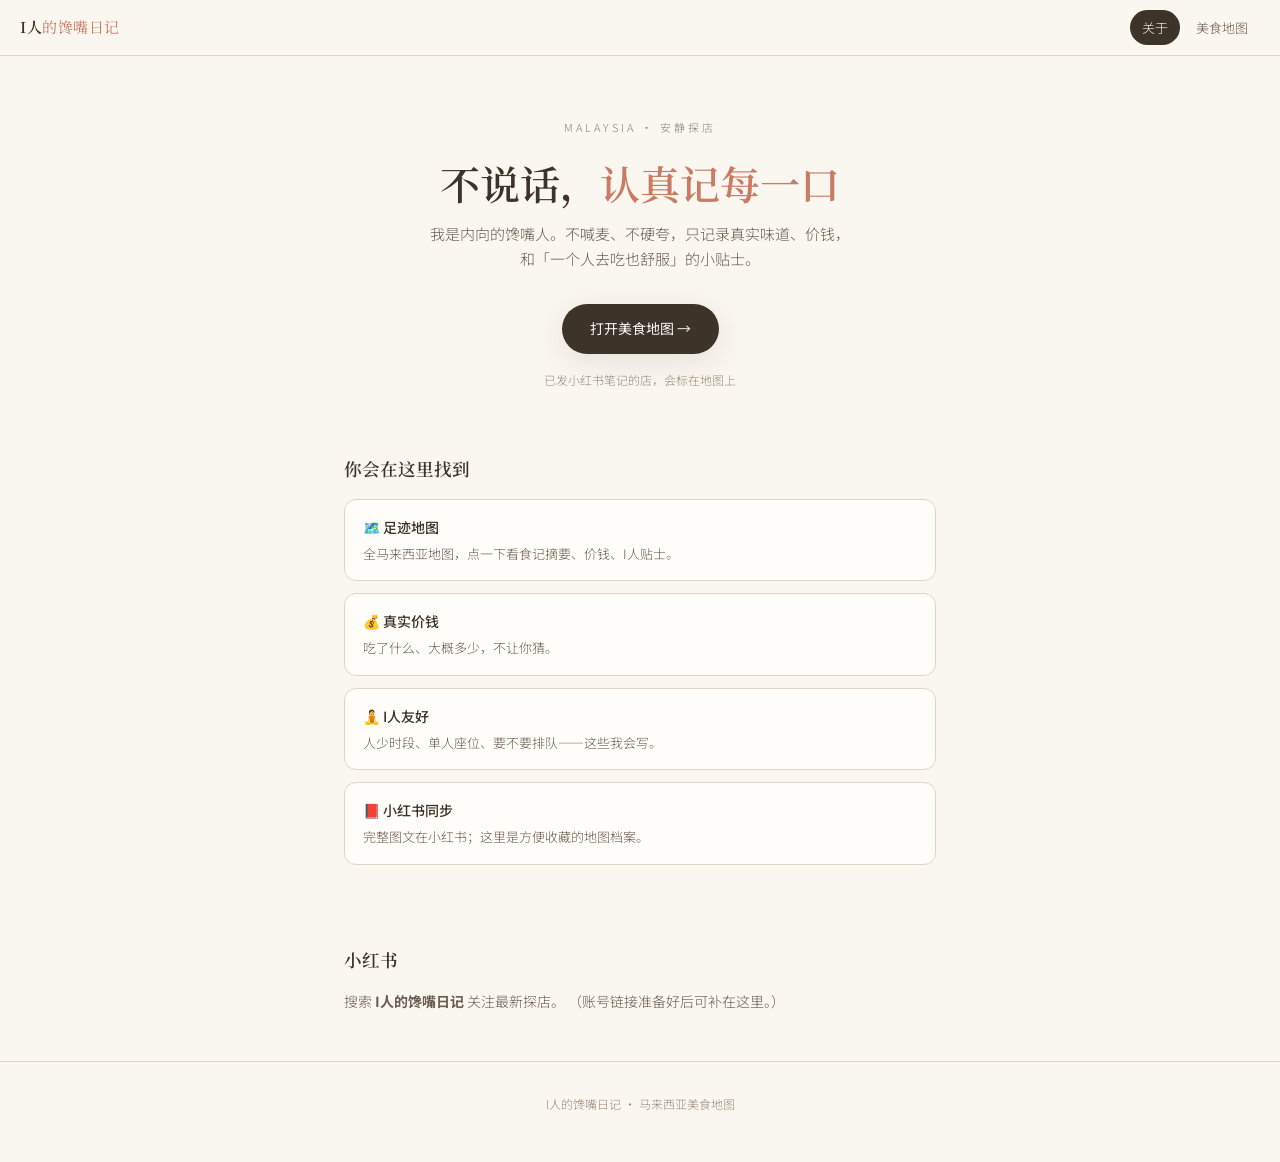
==== index.html @ a7e69107 "Initial publish: I人的馋嘴日记 map site with test XHS post Co-authored-by: Cursor <cursoragent@cursor.com>" ====
<!DOCTYPE html>
<html lang="zh-CN">
<head>
  <meta charset="UTF-8">
  <meta name="viewport" content="width=device-width, initial-scale=1.0">
  <title>I人的馋嘴日记 · 马来西亚安静探店</title>
  <meta name="description" content="内向馋嘴人的马来西亚美食地图。真实价钱、I人友好贴士，跟着地图吃。">
  <link rel="preconnect" href="https://fonts.googleapis.com">
  <link href="https://fonts.googleapis.com/css2?family=Noto+Sans+SC:wght@300;400;500&family=Noto+Serif+SC:wght@400;600;700&display=swap" rel="stylesheet">
  <link rel="stylesheet" href="css/main.css">
</head>
<body class="page-home">

<header class="site-bar">
  <div class="site-logo">I人<span>的馋嘴日记</span></div>
  <nav class="site-nav">
    <a href="index.html" class="active">关于</a>
    <a href="map.html">美食地图</a>
  </nav>
</header>

<main>
  <section class="hero">
    <p class="hero-badge">MALAYSIA · 安静探店</p>
    <h1 class="serif">不说话，<em>认真记每一口</em></h1>
    <p class="hero-lead">
      我是内向的馋嘴人。不喊麦、不硬夸，只记录真实味道、价钱，
      和「一个人去吃也舒服」的小贴士。
    </p>
    <a class="hero-cta" href="map.html">打开美食地图 →</a>
    <p class="hero-note">已发小红书笔记的店，会标在地图上</p>
  </section>

  <section class="section">
    <h2 class="serif">你会在这里找到</h2>
    <div class="pillar-grid">
      <article class="pillar">
        <strong>🗺️ 足迹地图</strong>
        <p>全马来西亚地图，点一下看食记摘要、价钱、I人贴士。</p>
      </article>
      <article class="pillar">
        <strong>💰 真实价钱</strong>
        <p>吃了什么、大概多少，不让你猜。</p>
      </article>
      <article class="pillar">
        <strong>🧘 I人友好</strong>
        <p>人少时段、单人座位、要不要排队——这些我会写。</p>
      </article>
      <article class="pillar">
        <strong>📕 小红书同步</strong>
        <p>完整图文在小红书；这里是方便收藏的地图档案。</p>
      </article>
    </div>
  </section>

  <section class="section">
    <h2 class="serif">小红书</h2>
    <p style="font-size:14px;color:var(--ink-muted)">
      搜索 <strong>I人的馋嘴日记</strong> 关注最新探店。
      （账号链接准备好后可补在这里。）
    </p>
  </section>
</main>

<footer class="site-footer">
  <p>I人的馋嘴日记 · 马来西亚美食地图</p>
</footer>

</body>
</html>
---- css/main.css ----
:root {
  --cream: #FAF6F0;
  --paper: #F3EDE3;
  --ink: #3D3429;
  --ink-muted: #6B5E4F;
  --ink-faint: #9A8B78;
  --coral: #C97B63;
  --coral-soft: #E8B4A4;
  --sage: #7D8B75;
  --border: #E0D5C4;
  --card: #FFFDF9;
  --shadow: 0 8px 32px rgba(61, 52, 41, 0.1);
  --header-h: 56px;
}

* { margin: 0; padding: 0; box-sizing: border-box; }

html { scroll-behavior: smooth; }

body {
  background: var(--cream);
  color: var(--ink);
  font-family: "Noto Sans SC", "PingFang SC", "Microsoft YaHei", sans-serif;
  font-weight: 300;
  line-height: 1.65;
  min-height: 100vh;
}

h1, h2, h3, .serif {
  font-family: "Noto Serif SC", "Songti SC", serif;
  font-weight: 600;
}

a { color: var(--coral); text-decoration: none; }
a:hover { text-decoration: underline; }

/* ── Top bar ── */
.site-bar {
  position: fixed;
  top: 0;
  left: 0;
  right: 0;
  height: var(--header-h);
  z-index: 1000;
  display: flex;
  align-items: center;
  justify-content: space-between;
  padding: 0 1.25rem;
  background: rgba(250, 246, 240, 0.92);
  backdrop-filter: blur(12px);
  border-bottom: 1px solid var(--border);
}

.site-logo {
  font-family: "Noto Serif SC", serif;
  font-size: 15px;
  font-weight: 600;
  color: var(--ink);
  letter-spacing: 0.5px;
}

.site-logo span {
  color: var(--coral);
  font-weight: 400;
}

.site-nav {
  display: flex;
  gap: 0.25rem;
  align-items: center;
}

.site-nav a {
  font-size: 13px;
  color: var(--ink-muted);
  padding: 0.45rem 0.75rem;
  border-radius: 999px;
  text-decoration: none;
  transition: background 0.15s, color 0.15s;
}

.site-nav a:hover { background: var(--paper); color: var(--ink); text-decoration: none; }
.site-nav a.active { background: var(--ink); color: var(--cream); }

/* ── Home ── */
.page-home { padding-top: var(--header-h); }

.hero {
  max-width: 720px;
  margin: 0 auto;
  padding: 3.5rem 1.5rem 2rem;
  text-align: center;
}

.hero-badge {
  display: inline-block;
  font-size: 11px;
  letter-spacing: 3px;
  color: var(--sage);
  margin-bottom: 1.25rem;
}

.hero h1 {
  font-size: clamp(1.75rem, 5vw, 2.5rem);
  line-height: 1.35;
  margin-bottom: 0.75rem;
}

.hero h1 em {
  font-style: normal;
  color: var(--coral);
}

.hero-lead {
  font-size: 15px;
  color: var(--ink-muted);
  max-width: 28em;
  margin: 0 auto 2rem;
}

.hero-cta {
  display: inline-flex;
  align-items: center;
  gap: 0.5rem;
  background: var(--ink);
  color: var(--cream) !important;
  padding: 0.85rem 1.75rem;
  border-radius: 999px;
  font-size: 14px;
  font-weight: 400;
  text-decoration: none !important;
  transition: transform 0.15s, box-shadow 0.15s;
  box-shadow: var(--shadow);
}

.hero-cta:hover {
  transform: translateY(-1px);
  box-shadow: 0 12px 40px rgba(61, 52, 41, 0.18);
}

.hero-note {
  margin-top: 1rem;
  font-size: 12px;
  color: var(--ink-faint);
}

.section {
  max-width: 640px;
  margin: 0 auto;
  padding: 2rem 1.5rem 3rem;
}

.section h2 {
  font-size: 1.1rem;
  margin-bottom: 1rem;
  color: var(--ink);
}

.pillar-grid {
  display: grid;
  gap: 0.75rem;
}

.pillar {
  background: var(--card);
  border: 1px solid var(--border);
  border-radius: 12px;
  padding: 1rem 1.15rem;
}

.pillar strong {
  display: block;
  font-size: 14px;
  margin-bottom: 0.25rem;
  font-weight: 500;
}

.pillar p {
  font-size: 13px;
  color: var(--ink-muted);
}

.site-footer {
  text-align: center;
  padding: 2rem 1rem 3rem;
  font-size: 12px;
  color: var(--ink-faint);
  border-top: 1px solid var(--border);
}

/* ── Full map page ── */
.page-map {
  height: 100vh;
  overflow: hidden;
  padding-top: var(--header-h);
}

#map {
  width: 100%;
  height: calc(100vh - var(--header-h));
  z-index: 1;
}

.leaflet-container {
  background: #E8E0D0 !important;
  font-family: inherit !important;
}

/* Map controls overlay */
.map-toolbar {
  position: fixed;
  top: calc(var(--header-h) + 12px);
  left: 12px;
  right: 12px;
  z-index: 800;
  display: flex;
  gap: 8px;
  flex-wrap: wrap;
  pointer-events: none;
}

.map-toolbar > * { pointer-events: auto; }

.map-stat {
  background: var(--card);
  border: 1px solid var(--border);
  border-radius: 999px;
  padding: 0.4rem 0.9rem;
  font-size: 12px;
  color: var(--ink-muted);
  box-shadow: var(--shadow);
}

.filter-pills {
  display: flex;
  gap: 6px;
  flex-wrap: wrap;
}

.filter-pill {
  background: var(--card);
  border: 1px solid var(--border);
  border-radius: 999px;
  padding: 0.35rem 0.75rem;
  font-size: 11px;
  color: var(--ink-muted);
  cursor: pointer;
  box-shadow: var(--shadow);
  font-family: inherit;
  transition: all 0.15s;
}

.filter-pill:hover { border-color: var(--coral-soft); color: var(--ink); }
.filter-pill.active {
  background: var(--ink);
  color: var(--cream);
  border-color: var(--ink);
}

.btn-list-toggle {
  margin-left: auto;
  background: var(--card);
  border: 1px solid var(--border);
  border-radius: 999px;
  padding: 0.4rem 0.9rem;
  font-size: 12px;
  cursor: pointer;
  box-shadow: var(--shadow);
  color: var(--ink);
  font-family: inherit;
}

/* Side panel */
.post-panel {
  position: fixed;
  top: var(--header-h);
  left: 0;
  bottom: 0;
  width: min(360px, 92vw);
  background: var(--card);
  border-right: 1px solid var(--border);
  z-index: 900;
  transform: translateX(-100%);
  transition: transform 0.28s ease;
  display: flex;
  flex-direction: column;
  box-shadow: 4px 0 24px rgba(61, 52, 41, 0.08);
}

.post-panel.open { transform: translateX(0); }

.panel-head {
  padding: 1rem 1.15rem;
  border-bottom: 1px solid var(--border);
  background: var(--paper);
}

.panel-head h2 {
  font-size: 14px;
  letter-spacing: 1px;
}

.panel-list {
  flex: 1;
  overflow-y: auto;
}

.post-item {
  padding: 1rem 1.15rem;
  border-bottom: 1px solid var(--border);
  cursor: pointer;
  transition: background 0.12s;
}

.post-item:hover { background: var(--cream); }
.post-item.active {
  background: #FFF8F4;
  border-left: 3px solid var(--coral);
}

.post-item.demo { opacity: 0.75; }

.post-tag {
  font-size: 10px;
  letter-spacing: 1px;
  padding: 2px 7px;
  border-radius: 4px;
  display: inline-block;
  margin-bottom: 0.35rem;
}

.tag-hawker { background: #FEF3C7; color: #92400E; }
.tag-kopitiam { background: #ECFDF5; color: #065F46; }
.tag-cafe { background: #E0F2FE; color: #075985; }
.tag-restaurant { background: #FCE7F3; color: #9D174D; }

.post-item h3 {
  font-size: 14px;
  line-height: 1.4;
  margin-bottom: 0.25rem;
}

.post-meta {
  font-size: 11px;
  color: var(--ink-faint);
}

.post-price {
  font-size: 12px;
  color: var(--coral);
  margin-top: 0.2rem;
}

.panel-empty {
  padding: 2.5rem 1.5rem;
  text-align: center;
  color: var(--ink-faint);
  font-size: 13px;
}

.panel-empty .emoji { font-size: 2.5rem; margin-bottom: 0.75rem; opacity: 0.5; }

/* Detail sheet (mobile-friendly) */
.detail-sheet {
  position: fixed;
  left: 0;
  right: 0;
  bottom: 0;
  z-index: 950;
  background: var(--card);
  border-radius: 16px 16px 0 0;
  box-shadow: 0 -8px 40px rgba(61, 52, 41, 0.15);
  max-height: 55vh;
  overflow-y: auto;
  transform: translateY(110%);
  transition: transform 0.3s ease;
  padding: 1.25rem 1.25rem 2rem;
}

.detail-sheet.open { transform: translateY(0); }

.sheet-handle {
  width: 36px;
  height: 4px;
  background: var(--border);
  border-radius: 2px;
  margin: 0 auto 1rem;
}

.detail-sheet h2 {
  font-size: 1.15rem;
  margin-bottom: 0.35rem;
}

.detail-loc {
  font-size: 12px;
  color: var(--ink-faint);
  margin-bottom: 0.5rem;
}

.detail-price {
  color: var(--coral);
  font-size: 14px;
  font-weight: 500;
  margin-bottom: 0.75rem;
}

.detail-body {
  font-size: 14px;
  color: var(--ink-muted);
  margin-bottom: 0.75rem;
}

.detail-tip {
  background: var(--paper);
  border-left: 3px solid var(--sage);
  padding: 0.65rem 0.85rem;
  font-size: 13px;
  color: var(--ink-muted);
  border-radius: 0 8px 8px 0;
  margin-bottom: 0.75rem;
}

.detail-tip strong {
  display: block;
  font-size: 11px;
  letter-spacing: 1px;
  color: var(--sage);
  margin-bottom: 0.25rem;
  font-weight: 500;
}

.detail-link {
  display: inline-block;
  margin-top: 0.5rem;
  font-size: 13px;
  font-weight: 400;
}

.sheet-close {
  position: absolute;
  top: 1rem;
  right: 1rem;
  background: var(--paper);
  border: none;
  width: 32px;
  height: 32px;
  border-radius: 50%;
  cursor: pointer;
  font-size: 18px;
  color: var(--ink-muted);
  line-height: 1;
}

/* Leaflet popup */
.leaflet-popup-content-wrapper {
  background: var(--card) !important;
  border-radius: 12px !important;
  border: 1px solid var(--border) !important;
  box-shadow: var(--shadow) !important;
  padding: 0 !important;
}

.leaflet-popup-content { margin: 0 !important; min-width: 200px; }
.leaflet-popup-tip { background: var(--card) !important; }

.popup-box { padding: 0.9rem 1rem; }
.popup-box h3 { font-size: 14px; margin-bottom: 0.25rem; }
.popup-box p { font-size: 12px; color: var(--ink-muted); }
.popup-box .price { color: var(--coral); font-size: 13px; margin: 0.35rem 0; }
.popup-box button {
  margin-top: 0.5rem;
  background: none;
  border: none;
  color: var(--coral);
  font-size: 12px;
  cursor: pointer;
  padding: 0;
  font-family: inherit;
}

/* Custom pin */
.pin-wrap {
  background: var(--coral);
  width: 30px;
  height: 30px;
  border-radius: 50% 50% 50% 4px;
  transform: rotate(-45deg);
  border: 2.5px solid #fff;
  box-shadow: 0 3px 10px rgba(61, 52, 41, 0.25);
  display: flex;
  align-items: center;
  justify-content: center;
}

.pin-wrap.active {
  background: var(--ink);
  width: 36px;
  height: 36px;
}

.pin-wrap.demo-pin { background: var(--ink-faint); }

.pin-num {
  transform: rotate(45deg);
  color: #fff;
  font-size: 11px;
  font-weight: 600;
  font-family: "Noto Serif SC", serif;
}

@media (min-width: 900px) {
  .post-panel { transform: translateX(0); width: 340px; }
  .post-panel.collapsed { transform: translateX(-100%); }
  .btn-list-toggle { display: none; }
  .detail-sheet {
    left: auto;
    right: 16px;
    bottom: 16px;
    max-width: 380px;
    border-radius: 16px;
    max-height: calc(100vh - var(--header-h) - 32px);
  }
}

@media (max-width: 899px) {
  .post-panel.open ~ .map-toolbar .btn-list-toggle { display: none; }
}
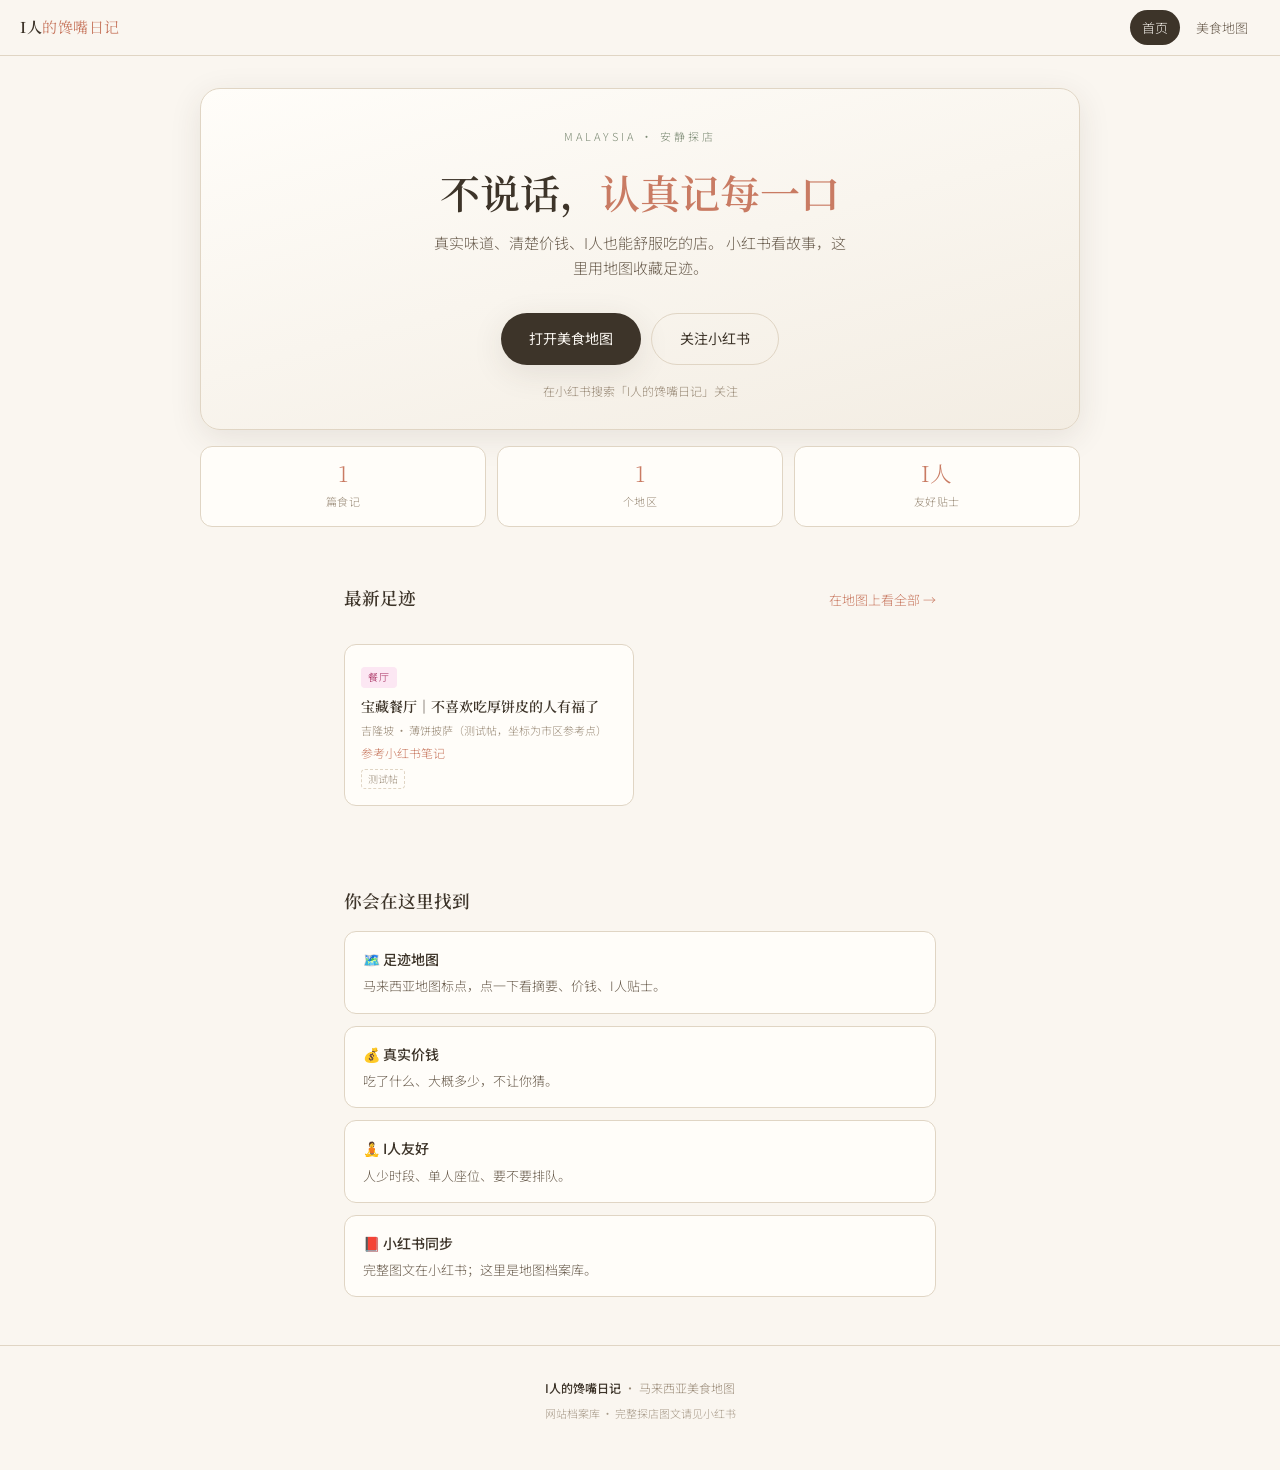
==== commit 7c500b49: "Improve homepage content, clickable logo, clearer XHS links Co-authored-by: Cursor <cursoragent@curs" ====
--- a/index.html
+++ b/index.html
@@ -12,23 +12,51 @@
 <body class="page-home">
 
 <header class="site-bar">
-  <div class="site-logo">I人<span>的馋嘴日记</span></div>
+  <a href="index.html" class="site-logo site-logo-link" data-site-name>I人<span>的馋嘴日记</span></a>
   <nav class="site-nav">
-    <a href="index.html" class="active">关于</a>
+    <a href="index.html" class="active">首页</a>
     <a href="map.html">美食地图</a>
   </nav>
 </header>
 
 <main>
-  <section class="hero">
-    <p class="hero-badge">MALAYSIA · 安静探店</p>
-    <h1 class="serif">不说话，<em>认真记每一口</em></h1>
-    <p class="hero-lead">
-      我是内向的馋嘴人。不喊麦、不硬夸，只记录真实味道、价钱，
-      和「一个人去吃也舒服」的小贴士。
-    </p>
-    <a class="hero-cta" href="map.html">打开美食地图 →</a>
-    <p class="hero-note">已发小红书笔记的店，会标在地图上</p>
+  <section class="hero hero-rich">
+    <div class="hero-inner">
+      <p class="hero-badge">MALAYSIA · 安静探店</p>
+      <h1 class="serif">不说话，<em>认真记每一口</em></h1>
+      <p class="hero-lead">
+        真实味道、清楚价钱、I人也能舒服吃的店。
+        小红书看故事，这里用地图收藏足迹。
+      </p>
+      <div class="hero-actions">
+        <a class="hero-cta" href="map.html">打开美食地图</a>
+        <a class="hero-cta secondary" id="home-xhs-btn" href="#" target="_blank" rel="noopener noreferrer" hidden>关注小红书</a>
+      </div>
+      <p class="hero-note" id="home-xhs-hint">已发笔记的店会标在地图上</p>
+    </div>
+
+    <div class="hero-stats">
+      <div class="stat-card">
+        <span class="stat-num" id="stat-posts">—</span>
+        <span class="stat-label">篇食记</span>
+      </div>
+      <div class="stat-card">
+        <span class="stat-num" id="stat-regions">—</span>
+        <span class="stat-label">个地区</span>
+      </div>
+      <div class="stat-card">
+        <span class="stat-num">I人</span>
+        <span class="stat-label">友好贴士</span>
+      </div>
+    </div>
+  </section>
+
+  <section class="section section-recent">
+    <div class="section-head">
+      <h2 class="serif">最新足迹</h2>
+      <a href="map.html" class="section-link">在地图上看全部 →</a>
+    </div>
+    <div id="recent-posts" class="recent-grid">加载中…</div>
   </section>
 
   <section class="section">
@@ -36,7 +64,7 @@
     <div class="pillar-grid">
       <article class="pillar">
         <strong>🗺️ 足迹地图</strong>
-        <p>全马来西亚地图，点一下看食记摘要、价钱、I人贴士。</p>
+        <p>马来西亚地图标点，点一下看摘要、价钱、I人贴士。</p>
       </article>
       <article class="pillar">
         <strong>💰 真实价钱</strong>
@@ -44,27 +72,22 @@
       </article>
       <article class="pillar">
         <strong>🧘 I人友好</strong>
-        <p>人少时段、单人座位、要不要排队——这些我会写。</p>
+        <p>人少时段、单人座位、要不要排队。</p>
       </article>
       <article class="pillar">
         <strong>📕 小红书同步</strong>
-        <p>完整图文在小红书；这里是方便收藏的地图档案。</p>
+        <p>完整图文在小红书；这里是地图档案库。</p>
       </article>
     </div>
-  </section>
-
-  <section class="section">
-    <h2 class="serif">小红书</h2>
-    <p style="font-size:14px;color:var(--ink-muted)">
-      搜索 <strong>I人的馋嘴日记</strong> 关注最新探店。
-      （账号链接准备好后可补在这里。）
-    </p>
   </section>
 </main>
 
 <footer class="site-footer">
-  <p>I人的馋嘴日记 · 马来西亚美食地图</p>
+  <p><a href="index.html" class="footer-home">I人的馋嘴日记</a> · 马来西亚美食地图</p>
+  <p class="footer-sub">网站档案库 · 完整探店图文请见小红书</p>
 </footer>
 
+<script src="js/site-config.js"></script>
+<script src="js/home.js"></script>
 </body>
 </html>
--- a/css/main.css
+++ b/css/main.css
@@ -64,6 +64,16 @@
   font-weight: 400;
 }
 
+.site-logo-link {
+  text-decoration: none !important;
+  color: inherit;
+}
+
+.site-logo-link:hover {
+  opacity: 0.85;
+  text-decoration: none !important;
+}
+
 .site-nav {
   display: flex;
   gap: 0.25rem;
@@ -90,6 +100,197 @@
   margin: 0 auto;
   padding: 3.5rem 1.5rem 2rem;
   text-align: center;
+}
+
+.hero-rich {
+  max-width: 920px;
+  padding: 2rem 1.25rem 1.5rem;
+}
+
+.hero-inner {
+  background: linear-gradient(165deg, var(--card) 0%, var(--paper) 100%);
+  border: 1px solid var(--border);
+  border-radius: 20px;
+  padding: 2rem 1.5rem 1.75rem;
+  box-shadow: var(--shadow);
+}
+
+.hero-actions {
+  display: flex;
+  flex-wrap: wrap;
+  gap: 0.65rem;
+  justify-content: center;
+  margin-bottom: 0.25rem;
+}
+
+.hero-cta.secondary {
+  background: transparent;
+  color: var(--ink) !important;
+  border: 1px solid var(--border);
+  box-shadow: none;
+}
+
+.hero-cta.secondary:hover {
+  background: var(--paper);
+  box-shadow: none;
+}
+
+.hero-stats {
+  display: grid;
+  grid-template-columns: repeat(3, 1fr);
+  gap: 0.65rem;
+  margin-top: 1rem;
+}
+
+.stat-card {
+  background: var(--card);
+  border: 1px solid var(--border);
+  border-radius: 12px;
+  padding: 0.85rem 0.5rem;
+  text-align: center;
+}
+
+.stat-num {
+  display: block;
+  font-family: "Noto Serif SC", serif;
+  font-size: 1.35rem;
+  color: var(--coral);
+  line-height: 1.2;
+}
+
+.stat-label {
+  font-size: 11px;
+  color: var(--ink-faint);
+  letter-spacing: 0.5px;
+}
+
+.section-head {
+  display: flex;
+  align-items: baseline;
+  justify-content: space-between;
+  gap: 1rem;
+  margin-bottom: 1rem;
+}
+
+.section-link {
+  font-size: 13px;
+  white-space: nowrap;
+}
+
+.section-recent {
+  padding-top: 1rem;
+}
+
+.recent-grid {
+  display: grid;
+  gap: 0.75rem;
+}
+
+@media (min-width: 600px) {
+  .recent-grid {
+    grid-template-columns: repeat(2, 1fr);
+  }
+}
+
+.recent-card {
+  display: block;
+  background: var(--card);
+  border: 1px solid var(--border);
+  border-radius: 12px;
+  padding: 1rem;
+  text-decoration: none !important;
+  color: inherit;
+  transition: border-color 0.15s, box-shadow 0.15s;
+}
+
+.recent-card:hover {
+  border-color: var(--coral-soft);
+  box-shadow: var(--shadow);
+}
+
+.recent-card h3 {
+  font-size: 14px;
+  line-height: 1.4;
+  margin: 0.25rem 0;
+  font-family: "Noto Serif SC", serif;
+}
+
+.recent-meta {
+  font-size: 11px;
+  color: var(--ink-faint);
+}
+
+.recent-price {
+  font-size: 12px;
+  color: var(--coral);
+  margin-top: 0.25rem;
+}
+
+.recent-demo {
+  display: inline-block;
+  margin-top: 0.35rem;
+  font-size: 10px;
+  color: var(--ink-faint);
+  border: 1px dashed var(--border);
+  padding: 1px 6px;
+  border-radius: 4px;
+}
+
+.recent-empty {
+  font-size: 13px;
+  color: var(--ink-faint);
+  text-align: center;
+  padding: 1.5rem;
+}
+
+.footer-home {
+  color: var(--ink);
+  text-decoration: none !important;
+  font-weight: 500;
+}
+
+.footer-home:hover {
+  color: var(--coral);
+}
+
+.footer-sub {
+  margin-top: 0.35rem;
+  font-size: 11px;
+  opacity: 0.85;
+}
+
+.demo-badge {
+  display: inline-block;
+  font-size: 10px;
+  letter-spacing: 1px;
+  color: var(--ink-faint);
+  border: 1px dashed var(--border);
+  padding: 2px 8px;
+  border-radius: 4px;
+  margin-bottom: 0.5rem;
+}
+
+.detail-actions {
+  margin-top: 0.5rem;
+  padding-top: 0.75rem;
+  border-top: 1px solid var(--border);
+}
+
+.detail-btn {
+  display: inline-block;
+  font-size: 13px;
+  padding: 0.5rem 0;
+}
+
+.detail-btn.secondary {
+  color: var(--coral);
+}
+
+.detail-actions-note {
+  font-size: 11px;
+  color: var(--ink-faint);
+  margin-top: 0.5rem;
+  line-height: 1.5;
 }
 
 .hero-badge {
